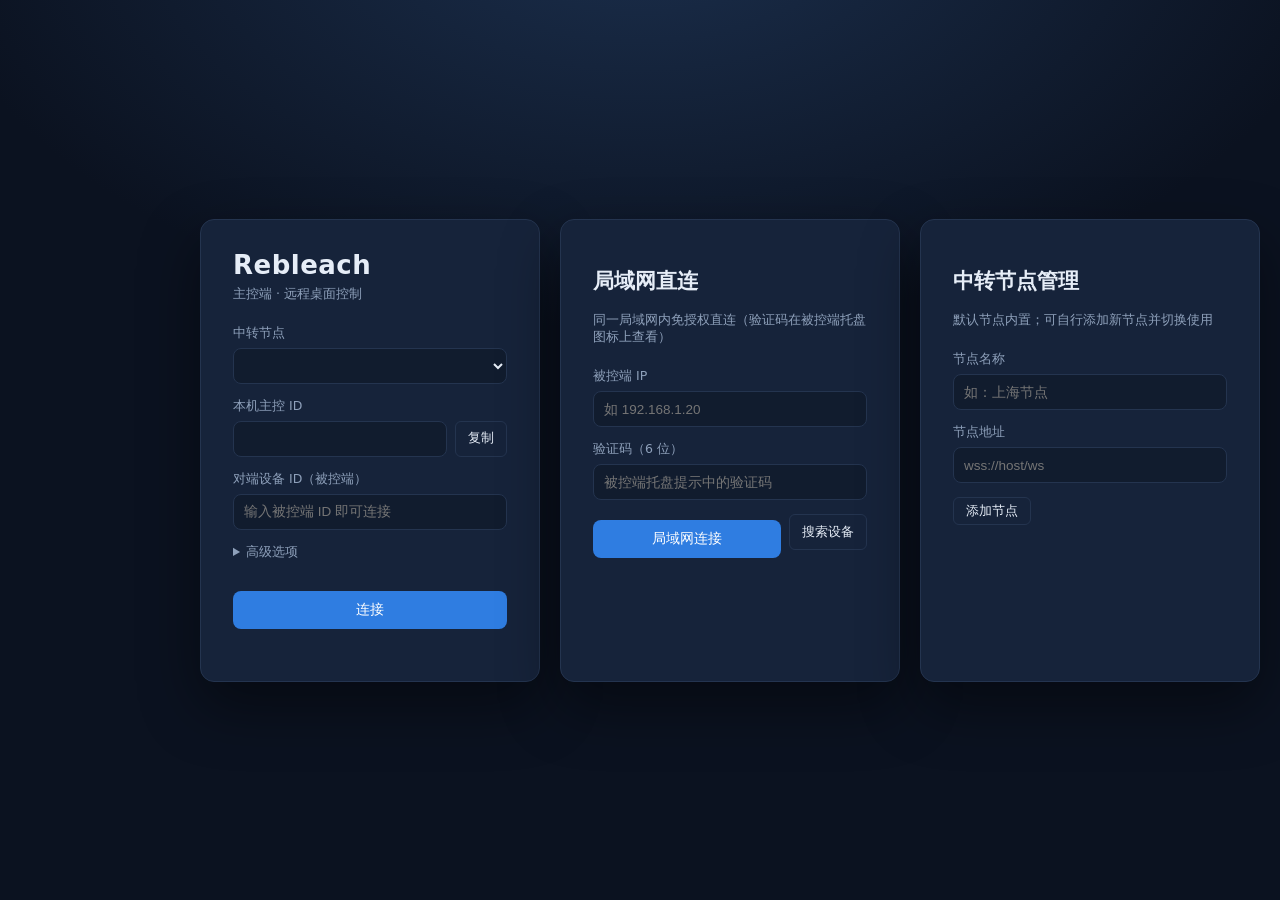
==== app/ui/index.html @ b9a0aa6d "初始化 Rebleach 远程控制项目源码 Rust + Tauri + WebRTC 远程桌面：三级采集(WGC/DDA/GDI)、虚拟显示器动态增删与自动排布、键鼠注入与 DPI 原点偏移、剪贴板" ====
<!doctype html>
<html lang="zh-CN">
<head>
  <meta charset="utf-8" />
  <meta name="viewport" content="width=device-width, initial-scale=1" />
  <title>Rebleach 主控端</title>
  <link rel="stylesheet" href="style.css" />
</head>
<body>
  <!-- 连接页 -->
  <main id="connect-view" class="center">
    <div class="home-grid">
      <section class="card">
        <h1>Rebleach</h1>
        <p class="sub">主控端 · 远程桌面控制</p>

        <form id="connect-form" autocomplete="off">
          <label>
            <span>中转节点</span>
            <select id="node-select"></select>
          </label>

          <label>
            <span>本机主控 ID</span>
            <div class="id-row">
              <input id="device-id" class="mono" readonly />
              <button id="copy-id" type="button" class="tb-btn">复制</button>
            </div>
          </label>

          <label>
            <span>对端设备 ID（被控端）</span>
            <input id="peer" placeholder="输入被控端 ID 即可连接" spellcheck="false" />
          </label>

          <details id="adv">
            <summary>高级选项</summary>
            <label>
              <span>帧率</span>
              <input id="fps" type="number" value="30" min="1" max="60" />
            </label>
            <label>
              <span>STUN/TURN（可选，逗号分隔）</span>
              <input id="ice" placeholder="默认内置；一般无需填写" spellcheck="false" />
            </label>
          </details>

          <button id="connect-btn" type="submit">连接</button>
          <p id="connect-error" class="error"></p>
        </form>
      </section>

      <section class="card">
        <h2>局域网直连</h2>
        <p class="sub">同一局域网内免授权直连（验证码在被控端托盘图标上查看）</p>

        <form id="lan-form" autocomplete="off">
          <label>
            <span>被控端 IP</span>
            <input id="lan-ip" placeholder="如 192.168.1.20" spellcheck="false" />
          </label>
          <label>
            <span>验证码（6 位）</span>
            <input id="lan-pin" placeholder="被控端托盘提示中的验证码" spellcheck="false" maxlength="6" />
          </label>
          <div class="id-row">
            <button id="lan-connect-btn" type="submit">局域网连接</button>
            <button id="lan-scan-btn" type="button" class="tb-btn">搜索设备</button>
          </div>
          <p id="lan-error" class="error"></p>
        </form>
        <ul id="lan-list" class="lan-list"></ul>
      </section>

      <section class="card">
        <h2>中转节点管理</h2>
        <p class="sub">默认节点内置；可自行添加新节点并切换使用</p>
        <ul id="node-list" class="lan-list"></ul>
        <form id="node-form" autocomplete="off">
          <label>
            <span>节点名称</span>
            <input id="node-name" placeholder="如：上海节点" spellcheck="false" />
          </label>
          <label>
            <span>节点地址</span>
            <input id="node-url" placeholder="wss://host/ws" spellcheck="false" />
          </label>
          <button id="node-add-btn" type="submit" class="tb-btn">添加节点</button>
          <p id="node-error" class="error"></p>
        </form>
      </section>
    </div>
  </main>

  <!-- 会话页 -->
  <section id="session-view" hidden>
    <div id="toolbar" hidden>
      <label class="tb-field">
        <span>显示器</span>
        <select id="monitor-select" disabled>
          <option value="-1">等待清单…</option>
        </select>
      </label>
      <label class="tb-field">
        <span>画质</span>
        <select id="quality-select">
          <option value="balanced">均衡</option>
          <option value="low">流畅（低带宽）</option>
          <option value="high">高清</option>
          <option value="custom">自定义码率…</option>
        </select>
      </label>
      <label class="tb-field">
        <span>分辨率</span>
        <select id="res-select">
          <option value="">不修改</option>
          <option value="1920x1080">1920×1080</option>
          <option value="1600x900">1600×900</option>
          <option value="1366x768">1366×768</option>
          <option value="1280x720">1280×720</option>
          <option value="2560x1440">2560×1440</option>
          <option value="0x0">恢复原始</option>
        </select>
      </label>
      <button id="refresh-btn" type="button" class="tb-btn">刷新画面</button>
      <button id="add-virtual-btn" type="button" class="tb-btn">+ 虚拟屏</button>
      <button id="remove-virtual-btn" type="button" class="tb-btn">删虚拟屏</button>
      <button id="clip-btn" type="button" class="tb-btn on">剪贴板</button>
      <button id="shot-btn" type="button" class="tb-btn">截图</button>
      <button id="lock-btn" type="button" class="tb-btn">锁定</button>
      <button id="unlock-btn" type="button" class="tb-btn">解锁</button>
      <button id="restart-btn" type="button" class="tb-btn danger">重启</button>
      <button id="fullscreen-btn" type="button" class="tb-btn">全屏</button>
      <button id="file-btn" type="button" class="tb-btn">发送文件</button>
      <input id="file-input" type="file" hidden />
      <span id="file-status"></span>
      <button id="update-btn" type="button" class="tb-btn" hidden>有新版本</button>
    </div>
    <div id="stage">
      <canvas id="screen" tabindex="0"></canvas>
      <p id="hint">等待画面…</p>
    </div>
    <footer id="statusbar">
      <span id="status-text">连接中…</span>
      <span id="netstats"></span>
      <span id="stats"></span>
      <button id="disconnect-btn" type="button">断开</button>
    </footer>
  </section>

  <script src="app.js"></script>
</body>
</html>
---- app/ui/style.css ----
:root {
  --bg: #0b1220;
  --bg-soft: #111c2e;
  --card: #16233a;
  --line: #24344f;
  --text: #e6edf7;
  --muted: #8ea0ba;
  --accent: #4c9aff;
  --accent-strong: #2f7de1;
  --danger: #ff6b6b;
}

* { box-sizing: border-box; }

/* 修复 .center / #session-view 的 display:flex 覆盖浏览器内置 [hidden] 的问题
   症状：进入会话后连接页三张卡片仍显示在顶部 */
[hidden] { display: none !important; }

html, body {
  margin: 0;
  height: 100%;
  background: var(--bg);
  color: var(--text);
  font-family: "Segoe UI", "Microsoft YaHei UI", system-ui, sans-serif;
  font-size: 14px;
  overflow: hidden;
  user-select: none;
}

.center {
  height: 100vh;
  display: flex;
  align-items: center;
  justify-content: center;
  background:
    radial-gradient(1200px 700px at 50% -10%, #1b2f4d 0%, transparent 60%),
    var(--bg);
}

.card {
  width: 400px;
  padding: 30px 32px 24px;
  background: var(--card);
  border: 1px solid var(--line);
  border-radius: 14px;
  box-shadow: 0 24px 60px rgba(0, 0, 0, 0.45);
}

.card h1 {
  margin: 0;
  font-size: 26px;
  letter-spacing: 0.5px;
}

.card .sub {
  margin: 6px 0 22px;
  color: var(--muted);
  font-size: 12.5px;
}

form label {
  display: block;
  margin-bottom: 14px;
}

form label span {
  display: block;
  margin-bottom: 6px;
  color: var(--muted);
  font-size: 12.5px;
}

input, select {
  width: 100%;
  height: 36px;
  padding: 0 10px;
  color: var(--text);
  background: var(--bg-soft);
  border: 1px solid var(--line);
  border-radius: 8px;
  font-size: 13.5px;
  outline: none;
}

input:focus, select:focus {
  border-color: var(--accent);
  box-shadow: 0 0 0 2px rgba(76, 154, 255, 0.18);
}

button {
  width: 100%;
  height: 38px;
  margin-top: 6px;
  color: #fff;
  background: var(--accent-strong);
  border: none;
  border-radius: 8px;
  font-size: 14px;
  cursor: pointer;
}

button:hover { background: var(--accent); }
button:disabled { opacity: 0.55; cursor: default; }

.error {
  min-height: 18px;
  margin: 10px 0 0;
  color: var(--danger);
  font-size: 12.5px;
}

/* ============ 主页面 ============ */
.home-grid {
  display: flex;
  gap: 20px;
  align-items: stretch;
  max-width: 880px;
  width: calc(100% - 48px);
}

.home-grid .card { flex: 1; width: auto; min-width: 340px; }

.agent-card h2 {
  margin: 0;
  font-size: 20px;
}

.agent-card label {
  display: block;
  margin-bottom: 14px;
}

.agent-card label > span {
  display: block;
  margin-bottom: 6px;
  color: var(--muted);
  font-size: 12.5px;
}

.id-row {
  display: flex;
  gap: 8px;
}

.id-row input { flex: 1; min-width: 0; }

.id-row .tb-btn {
  width: auto;
  height: 36px;
  margin: 0;
  flex: none;
  background: transparent;
}

.agent-card .switch {
  display: flex;
  align-items: center;
  gap: 10px;
  color: var(--text);
  font-size: 12.5px;
  cursor: pointer;
}

.agent-card .switch input {
  width: 16px;
  height: 16px;
  flex: none;
  accent-color: var(--accent);
}

.agent-status { color: var(--accent); }

.muted { color: var(--muted); }
.small { font-size: 12px; }

details {
  margin-bottom: 14px;
  color: var(--muted);
  font-size: 12.5px;
}

details summary {
  cursor: pointer;
  margin-bottom: 10px;
}

/* ============ 会话页 ============ */
#session-view {
  height: 100vh;
  display: flex;
  flex-direction: column;
}

#stage {
  position: relative;
  flex: 1;
  min-height: 0;
  display: flex;
  align-items: center;
  justify-content: center;
  background: #000;
}

#screen {
  max-width: 100%;
  max-height: 100%;
  display: block;
  outline: none;
  cursor: default;
}

#hint {
  position: absolute;
  margin: 0;
  color: var(--muted);
  font-size: 14px;
  pointer-events: none;
}

#statusbar {
  height: 44px;
  flex: none;
  display: flex;
  align-items: center;
  gap: 16px;
  padding: 0 16px;
  background: var(--bg-soft);
  border-top: 1px solid var(--line);
}

#status-text {
  flex: 1;
  color: var(--muted);
  font-size: 12.5px;
  white-space: nowrap;
  overflow: hidden;
  text-overflow: ellipsis;
}

#stats {
  color: var(--muted);
  font-size: 12.5px;
  font-variant-numeric: tabular-nums;
}

#netstats {
  color: var(--muted);
  font-size: 12.5px;
  font-variant-numeric: tabular-nums;
  white-space: nowrap;
}

/* ============ 会话工具栏 ============ */
#toolbar {
  flex: none;
  display: flex;
  align-items: center;
  gap: 10px;
  padding: 8px 12px;
  background: var(--bg-soft);
  border-bottom: 1px solid var(--line);
  overflow-x: auto;
  scrollbar-width: thin;
}

#toolbar[hidden] { display: none; }

.tb-field {
  display: flex;
  align-items: center;
  gap: 8px;
  color: var(--muted);
  font-size: 12.5px;
  white-space: nowrap;
}

.tb-field select,
.tb-field input {
  height: 28px;
  font-size: 12.5px;
  border-radius: 6px;
}

#monitor-select { width: 190px; }
#quality-select { width: 130px; }
#res-select { width: 122px; }

.tb-btn {
  width: auto;
  height: 28px;
  margin: 0;
  padding: 0 12px;
  background: transparent;
  border: 1px solid var(--line);
  border-radius: 6px;
  color: var(--text);
  font-size: 12.5px;
  white-space: nowrap;
}

.tb-btn:hover { border-color: var(--accent); background: transparent; }
.tb-btn:disabled { opacity: 0.5; }

.tb-btn.on { border-color: #2fbf71; color: #8fe9b5; }
.tb-btn.danger:hover { border-color: var(--danger); color: var(--danger); }

.tb-text {
  flex: 1;
  min-width: 0;
}

.tb-text input { flex: 1; min-width: 0; }

#file-status {
  color: var(--accent);
  font-size: 12px;
  white-space: nowrap;
  overflow: hidden;
  text-overflow: ellipsis;
  max-width: 220px;
}

#disconnect-btn {
  width: auto;
  height: 28px;
  margin: 0;
  padding: 0 16px;
  background: transparent;
  border: 1px solid var(--line);
  border-radius: 6px;
  font-size: 12.5px;
}

#disconnect-btn:hover {
  border-color: var(--danger);
  color: var(--danger);
  background: transparent;
}

/* 局域网设备 / 节点列表 */
.lan-list { list-style: none; margin: 8px 0; padding: 0; }
.lan-list li { display: flex; align-items: center; justify-content: space-between; gap: 8px; padding: 4px 0; font-size: 13px; }
.lan-item { cursor: pointer; color: #7ab8ff; }
.lan-item:hover { text-decoration: underline; }
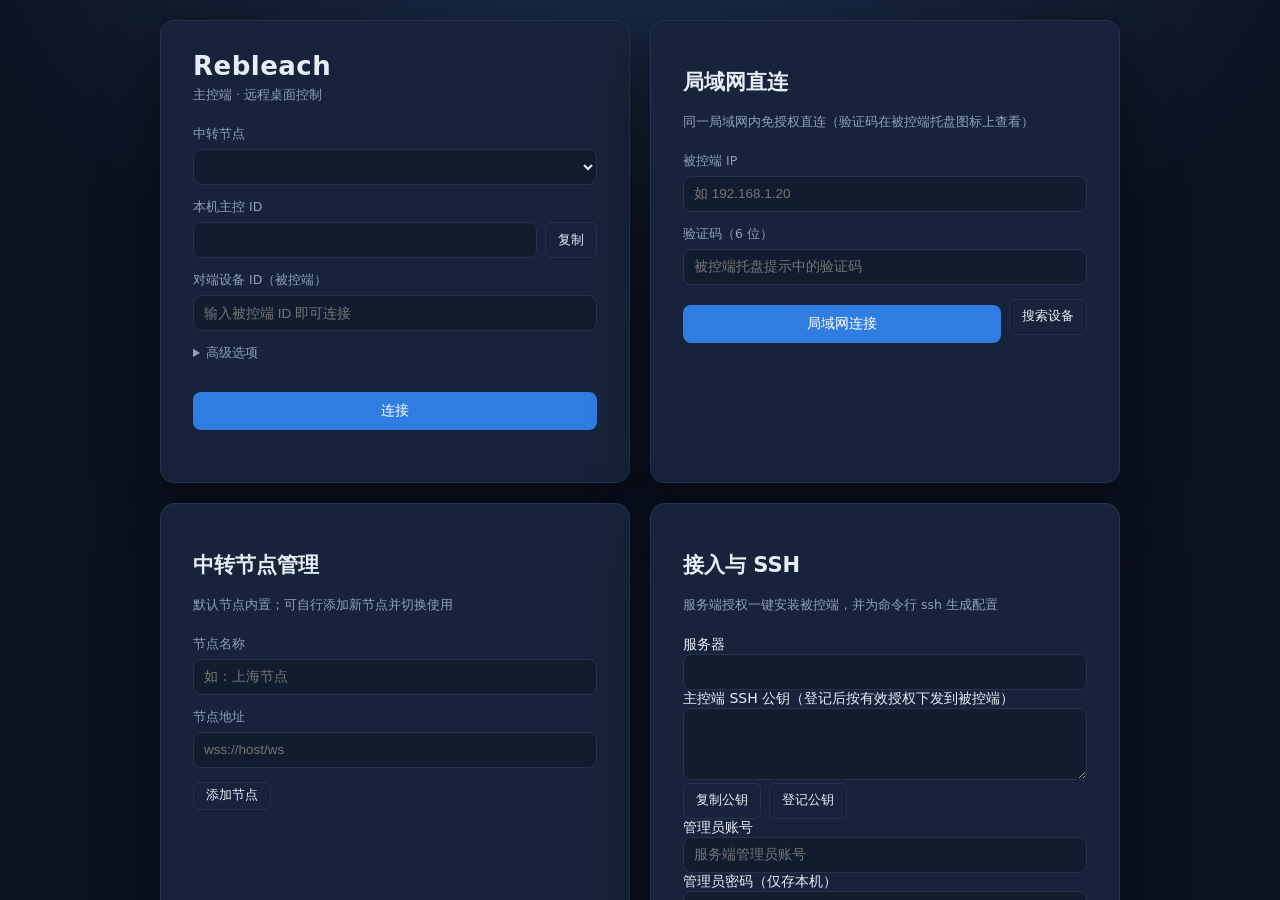
==== commit c208b6c5: "feat(access): 服务端接入配置、一键安装与 CLI SSH 接入 服务端: 新增 enroll_tokens / ssh_keys 表与 /bootstrap/* 公开路由、/agent/" ====
--- a/app/ui/index.html
+++ b/app/ui/index.html
@@ -4,6 +4,7 @@
   <meta charset="utf-8" />
   <meta name="viewport" content="width=device-width, initial-scale=1" />
   <title>Rebleach 主控端</title>
+  <link rel="stylesheet" href="vendor/xterm/xterm.css" />
   <link rel="stylesheet" href="style.css" />
 </head>
 <body>
@@ -89,6 +90,56 @@
           <p id="node-error" class="error"></p>
         </form>
       </section>
+
+      <section class="card">
+        <h2>接入与 SSH</h2>
+        <p class="sub">服务端授权一键安装被控端，并为命令行 ssh 生成配置</p>
+
+        <label>
+          <span>服务器</span>
+          <input id="access-server" class="mono" readonly />
+        </label>
+
+        <label>
+          <span>主控端 SSH 公钥（登记后按有效授权下发到被控端）</span>
+          <textarea id="access-pubkey" class="mono" rows="3" readonly spellcheck="false"></textarea>
+        </label>
+        <div class="id-row">
+          <button id="access-copy-pub" type="button" class="tb-btn">复制公钥</button>
+          <button id="access-register-key" type="button" class="tb-btn">登记公钥</button>
+        </div>
+
+        <label>
+          <span>管理员账号</span>
+          <input id="access-admin-user" placeholder="服务端管理员账号" spellcheck="false" />
+        </label>
+        <label>
+          <span>管理员密码（仅存本机）</span>
+          <input id="access-admin-pass" type="password" placeholder="服务端管理员密码" />
+        </label>
+        <div class="id-row">
+          <button id="access-save-admin" type="button" class="tb-btn">保存凭据</button>
+          <button id="access-ssh-config" type="button" class="tb-btn">生成 SSH 配置</button>
+        </div>
+
+        <label>
+          <span>安装令牌</span>
+          <select id="access-ttl">
+            <option value="900">15 分钟</option>
+            <option value="3600" selected>1 小时</option>
+            <option value="86400">24 小时</option>
+          </select>
+        </label>
+        <div class="id-row">
+          <input id="access-note" placeholder="备注（如：办公室 PC）" spellcheck="false" />
+          <button id="access-new-token" type="button" class="tb-btn">生成安装命令</button>
+        </div>
+        <div id="access-cmd-box" hidden>
+          <textarea id="access-cmd" class="mono" rows="2" readonly spellcheck="false"></textarea>
+          <button id="access-copy-cmd" type="button" class="tb-btn">复制命令</button>
+        </div>
+        <p id="access-status" class="hint-line"></p>
+      </section>
     </div>
   </main>
 
@@ -102,12 +153,22 @@
         </select>
       </label>
       <label class="tb-field">
-        <span>画质</span>
+        <span>码率</span>
         <select id="quality-select">
           <option value="balanced">均衡</option>
           <option value="low">流畅（低带宽）</option>
           <option value="high">高清</option>
           <option value="custom">自定义码率…</option>
+        </select>
+      </label>
+      <label class="tb-field">
+        <span>画质</span>
+        <select id="encode-select">
+          <option value="1">原画（跟随显示器）</option>
+          <option value="1920" selected>1080p（1920）</option>
+          <option value="1600">1600</option>
+          <option value="1280">720p（1280）</option>
+          <option value="960">540p（960）</option>
         </select>
       </label>
       <label class="tb-field">
@@ -122,7 +183,19 @@
           <option value="0x0">恢复原始</option>
         </select>
       </label>
+      <select id="win-select" class="tb-btn" title="Win 快捷键">
+        <option value="">Win 快捷键</option>
+        <option value="Win">Win 开始菜单</option>
+        <option value="Win+d">Win+D 显示桌面</option>
+        <option value="Win+e">Win+E 资源管理器</option>
+        <option value="Win+r">Win+R 运行</option>
+        <option value="Win+i">Win+I 设置</option>
+        <option value="Win+l">Win+L 锁定</option>
+        <option value="Win+Tab">Win+Tab 任务视图</option>
+        <option value="Alt+Tab">Alt+Tab 切换窗口</option>
+      </select>
       <button id="refresh-btn" type="button" class="tb-btn">刷新画面</button>
+      <button id="heal-btn" type="button" class="tb-btn">自愈重启</button>
       <button id="add-virtual-btn" type="button" class="tb-btn">+ 虚拟屏</button>
       <button id="remove-virtual-btn" type="button" class="tb-btn">删虚拟屏</button>
       <button id="clip-btn" type="button" class="tb-btn on">剪贴板</button>
@@ -136,18 +209,36 @@
       <span id="file-status"></span>
       <button id="update-btn" type="button" class="tb-btn" hidden>有新版本</button>
     </div>
+    <div id="view-tabs" hidden>
+      <div id="view-tab-list">
+        <button class="view-tab active" data-view="desktop" type="button">桌面</button>
+      </div>
+      <span class="spacer"></span>
+      <select id="term-shell" title="新建终端类型">
+        <option value="cmd">CMD</option>
+        <option value="powershell">PowerShell</option>
+        <option value="pwsh">PowerShell 7</option>
+      </select>
+      <button id="term-new-btn" type="button" class="tb-btn">+ 终端</button>
+    </div>
     <div id="stage">
-      <canvas id="screen" tabindex="0"></canvas>
-      <p id="hint">等待画面…</p>
+      <div id="desktop-pane">
+        <canvas id="screen" tabindex="0"></canvas>
+        <p id="hint">等待画面…</p>
+      </div>
+      <div id="term-panes" hidden></div>
     </div>
     <footer id="statusbar">
       <span id="status-text">连接中…</span>
+      <span id="link-info" title=""></span>
       <span id="netstats"></span>
       <span id="stats"></span>
       <button id="disconnect-btn" type="button">断开</button>
     </footer>
   </section>
 
+  <script src="vendor/xterm/xterm.js"></script>
+  <script src="vendor/xterm/addon-fit.js"></script>
   <script src="app.js"></script>
 </body>
 </html>
--- a/app/ui/vendor/xterm/xterm.css
+++ b/app/ui/vendor/xterm/xterm.css
@@ -0,0 +1,218 @@
+/**
+ * Copyright (c) 2014 The xterm.js authors. All rights reserved.
+ * Copyright (c) 2012-2013, Christopher Jeffrey (MIT License)
+ * https://github.com/chjj/term.js
+ * @license MIT
+ *
+ * Permission is hereby granted, free of charge, to any person obtaining a copy
+ * of this software and associated documentation files (the "Software"), to deal
+ * in the Software without restriction, including without limitation the rights
+ * to use, copy, modify, merge, publish, distribute, sublicense, and/or sell
+ * copies of the Software, and to permit persons to whom the Software is
+ * furnished to do so, subject to the following conditions:
+ *
+ * The above copyright notice and this permission notice shall be included in
+ * all copies or substantial portions of the Software.
+ *
+ * THE SOFTWARE IS PROVIDED "AS IS", WITHOUT WARRANTY OF ANY KIND, EXPRESS OR
+ * IMPLIED, INCLUDING BUT NOT LIMITED TO THE WARRANTIES OF MERCHANTABILITY,
+ * FITNESS FOR A PARTICULAR PURPOSE AND NONINFRINGEMENT. IN NO EVENT SHALL THE
+ * AUTHORS OR COPYRIGHT HOLDERS BE LIABLE FOR ANY CLAIM, DAMAGES OR OTHER
+ * LIABILITY, WHETHER IN AN ACTION OF CONTRACT, TORT OR OTHERWISE, ARISING FROM,
+ * OUT OF OR IN CONNECTION WITH THE SOFTWARE OR THE USE OR OTHER DEALINGS IN
+ * THE SOFTWARE.
+ *
+ * Originally forked from (with the author's permission):
+ *   Fabrice Bellard's javascript vt100 for jslinux:
+ *   http://bellard.org/jslinux/
+ *   Copyright (c) 2011 Fabrice Bellard
+ *   The original design remains. The terminal itself
+ *   has been extended to include xterm CSI codes, among
+ *   other features.
+ */
+
+/**
+ *  Default styles for xterm.js
+ */
+
+.xterm {
+    cursor: text;
+    position: relative;
+    user-select: none;
+    -ms-user-select: none;
+    -webkit-user-select: none;
+}
+
+.xterm.focus,
+.xterm:focus {
+    outline: none;
+}
+
+.xterm .xterm-helpers {
+    position: absolute;
+    top: 0;
+    /**
+     * The z-index of the helpers must be higher than the canvases in order for
+     * IMEs to appear on top.
+     */
+    z-index: 5;
+}
+
+.xterm .xterm-helper-textarea {
+    padding: 0;
+    border: 0;
+    margin: 0;
+    /* Move textarea out of the screen to the far left, so that the cursor is not visible */
+    position: absolute;
+    opacity: 0;
+    left: -9999em;
+    top: 0;
+    width: 0;
+    height: 0;
+    z-index: -5;
+    /** Prevent wrapping so the IME appears against the textarea at the correct position */
+    white-space: nowrap;
+    overflow: hidden;
+    resize: none;
+}
+
+.xterm .composition-view {
+    /* TODO: Composition position got messed up somewhere */
+    background: #000;
+    color: #FFF;
+    display: none;
+    position: absolute;
+    white-space: nowrap;
+    z-index: 1;
+}
+
+.xterm .composition-view.active {
+    display: block;
+}
+
+.xterm .xterm-viewport {
+    /* On OS X this is required in order for the scroll bar to appear fully opaque */
+    background-color: #000;
+    overflow-y: scroll;
+    cursor: default;
+    position: absolute;
+    right: 0;
+    left: 0;
+    top: 0;
+    bottom: 0;
+}
+
+.xterm .xterm-screen {
+    position: relative;
+}
+
+.xterm .xterm-screen canvas {
+    position: absolute;
+    left: 0;
+    top: 0;
+}
+
+.xterm .xterm-scroll-area {
+    visibility: hidden;
+}
+
+.xterm-char-measure-element {
+    display: inline-block;
+    visibility: hidden;
+    position: absolute;
+    top: 0;
+    left: -9999em;
+    line-height: normal;
+}
+
+.xterm.enable-mouse-events {
+    /* When mouse events are enabled (eg. tmux), revert to the standard pointer cursor */
+    cursor: default;
+}
+
+.xterm.xterm-cursor-pointer,
+.xterm .xterm-cursor-pointer {
+    cursor: pointer;
+}
+
+.xterm.column-select.focus {
+    /* Column selection mode */
+    cursor: crosshair;
+}
+
+.xterm .xterm-accessibility:not(.debug),
+.xterm .xterm-message {
+    position: absolute;
+    left: 0;
+    top: 0;
+    bottom: 0;
+    right: 0;
+    z-index: 10;
+    color: transparent;
+    pointer-events: none;
+}
+
+.xterm .xterm-accessibility-tree:not(.debug) *::selection {
+  color: transparent;
+}
+
+.xterm .xterm-accessibility-tree {
+  user-select: text;
+  white-space: pre;
+}
+
+.xterm .live-region {
+    position: absolute;
+    left: -9999px;
+    width: 1px;
+    height: 1px;
+    overflow: hidden;
+}
+
+.xterm-dim {
+    /* Dim should not apply to background, so the opacity of the foreground color is applied
+     * explicitly in the generated class and reset to 1 here */
+    opacity: 1 !important;
+}
+
+.xterm-underline-1 { text-decoration: underline; }
+.xterm-underline-2 { text-decoration: double underline; }
+.xterm-underline-3 { text-decoration: wavy underline; }
+.xterm-underline-4 { text-decoration: dotted underline; }
+.xterm-underline-5 { text-decoration: dashed underline; }
+
+.xterm-overline {
+    text-decoration: overline;
+}
+
+.xterm-overline.xterm-underline-1 { text-decoration: overline underline; }
+.xterm-overline.xterm-underline-2 { text-decoration: overline double underline; }
+.xterm-overline.xterm-underline-3 { text-decoration: overline wavy underline; }
+.xterm-overline.xterm-underline-4 { text-decoration: overline dotted underline; }
+.xterm-overline.xterm-underline-5 { text-decoration: overline dashed underline; }
+
+.xterm-strikethrough {
+    text-decoration: line-through;
+}
+
+.xterm-screen .xterm-decoration-container .xterm-decoration {
+	z-index: 6;
+	position: absolute;
+}
+
+.xterm-screen .xterm-decoration-container .xterm-decoration.xterm-decoration-top-layer {
+	z-index: 7;
+}
+
+.xterm-decoration-overview-ruler {
+    z-index: 8;
+    position: absolute;
+    top: 0;
+    right: 0;
+    pointer-events: none;
+}
+
+.xterm-decoration-top {
+    z-index: 2;
+    position: relative;
+}
--- a/app/ui/style.css
+++ b/app/ui/style.css
@@ -29,8 +29,10 @@
 
 .center {
   height: 100vh;
-  display: flex;
-  align-items: center;
+  padding: 20px 0;
+  overflow-y: auto;
+  display: flex;
+  align-items: safe center;
   justify-content: center;
   background:
     radial-gradient(1200px 700px at 50% -10%, #1b2f4d 0%, transparent 60%),
@@ -80,7 +82,45 @@
   border-radius: 8px;
   font-size: 13.5px;
   outline: none;
-}
+  user-select: text;
+}
+
+textarea {
+  width: 100%;
+  padding: 8px 10px;
+  color: var(--text);
+  background: var(--bg-soft);
+  border: 1px solid var(--line);
+  border-radius: 8px;
+  font-size: 12px;
+  line-height: 1.5;
+  resize: vertical;
+  outline: none;
+  user-select: text;
+}
+
+textarea:focus {
+  border-color: var(--accent);
+  box-shadow: 0 0 0 2px rgba(76, 154, 255, 0.18);
+}
+
+input.mono, textarea.mono {
+  font-family: Consolas, "Cascadia Mono", "Courier New", monospace;
+}
+
+input[readonly] { color: var(--muted); }
+
+.hint-line {
+  min-height: 18px;
+  margin: 10px 0 0;
+  color: var(--muted);
+  font-size: 12px;
+  word-break: break-all;
+  user-select: text;
+}
+
+#access-cmd-box { margin-top: 10px; }
+#access-cmd-box .tb-btn { margin-top: 8px; width: 100%; height: 30px; }
 
 input:focus, select:focus {
   border-color: var(--accent);
@@ -112,13 +152,15 @@
 /* ============ 主页面 ============ */
 .home-grid {
   display: flex;
+  flex-wrap: wrap;
   gap: 20px;
   align-items: stretch;
-  max-width: 880px;
+  max-width: 960px;
   width: calc(100% - 48px);
-}
-
-.home-grid .card { flex: 1; width: auto; min-width: 340px; }
+  margin: auto 0;
+}
+
+.home-grid .card { flex: 1 1 360px; width: auto; min-width: 340px; }
 
 .agent-card h2 {
   margin: 0;
@@ -342,3 +384,74 @@
 .lan-list li { display: flex; align-items: center; justify-content: space-between; gap: 8px; padding: 4px 0; font-size: 13px; }
 .lan-item { cursor: pointer; color: #7ab8ff; }
 .lan-item:hover { text-decoration: underline; }
+
+/* ===== 桌面 / 终端 视图切换 ===== */
+#view-tabs {
+  flex: none;
+  display: flex;
+  align-items: center;
+  gap: 8px;
+  padding: 6px 12px;
+  background: var(--bg-soft);
+  border-bottom: 1px solid var(--line);
+}
+#view-tabs[hidden] { display: none; }
+#view-tab-list { display: flex; gap: 6px; overflow-x: auto; scrollbar-width: thin; }
+#view-tabs .spacer { flex: 1; }
+#view-tabs select {
+  height: 26px;
+  background: var(--bg);
+  color: var(--text);
+  border: 1px solid var(--line);
+  border-radius: 6px;
+  font-size: 12px;
+  padding: 0 6px;
+}
+.view-tab {
+  display: flex;
+  align-items: center;
+  gap: 6px;
+  padding: 4px 12px;
+  background: transparent;
+  border: 1px solid transparent;
+  border-radius: 6px;
+  color: var(--muted);
+  font-size: 13px;
+  cursor: pointer;
+  white-space: nowrap;
+}
+.view-tab:hover { color: var(--text); }
+.view-tab.active { background: var(--bg); border-color: var(--line); color: var(--text); }
+.view-tab .close {
+  font-size: 12px;
+  color: var(--muted);
+  padding: 0 2px;
+  border-radius: 3px;
+}
+.view-tab .close:hover { color: var(--danger); background: rgba(255, 80, 80, 0.12); }
+
+#desktop-pane {
+  flex: 1;
+  align-self: stretch;
+  min-height: 0;
+  min-width: 0;
+  position: relative;
+  display: flex;
+  align-items: center;
+  justify-content: center;
+}
+#desktop-pane[hidden] { display: none; }
+
+#term-panes {
+  flex: 1;
+  align-self: stretch;
+  min-height: 0;
+  min-width: 0;
+  position: relative;
+  background: #0b0e14;
+}
+#term-panes[hidden] { display: none; }
+.term-pane { position: absolute; inset: 0; padding: 6px; display: none; }
+.term-pane.active { display: block; }
+.term-pane .xterm { height: 100%; }
+.term-pane .xterm-viewport { background: #0b0e14 !important; }
